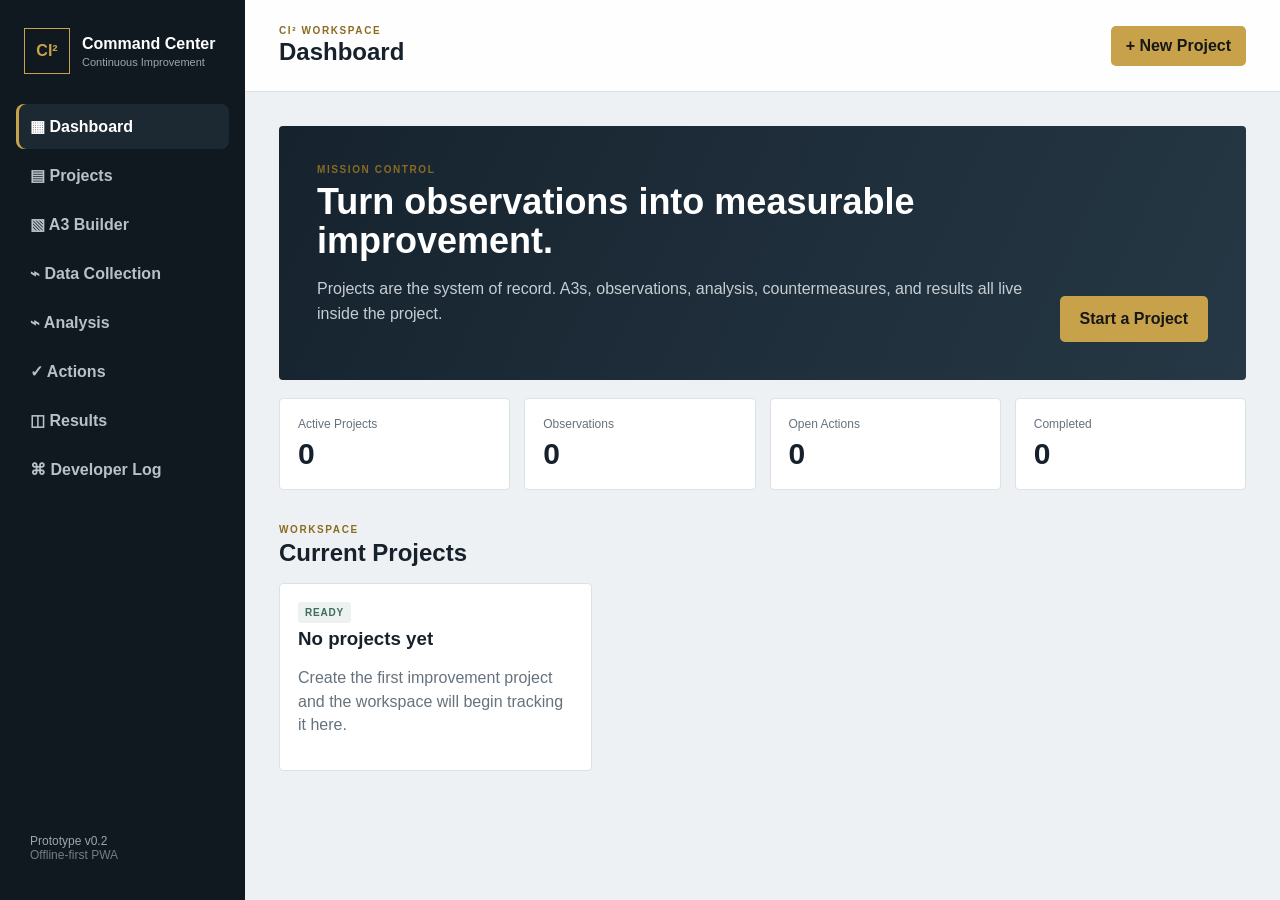
==== index.html @ af97ca8d "Deploy CI² Command Center v0.2 PWA" ====
<!DOCTYPE html>
<html lang="en">
<head>
  <meta charset="UTF-8" />
  <meta name="viewport" content="width=device-width, initial-scale=1, viewport-fit=cover" />
  <meta name="theme-color" content="#101820" />
  <meta name="apple-mobile-web-app-capable" content="yes" />
  <meta name="apple-mobile-web-app-status-bar-style" content="black-translucent" />
  <meta name="apple-mobile-web-app-title" content="CI²" />
  <meta name="description" content="Offline-first continuous improvement project workspace." />
  <link rel="manifest" href="manifest.webmanifest" />
  <link rel="apple-touch-icon" href="icon.svg" />
  <title>CI² Command Center</title>
  <link rel="stylesheet" href="styles.css" />
</head>
<body>
  <aside class="sidebar">
    <div class="brand">
      <div class="brand-mark">CI²</div>
      <div><strong>Command Center</strong><span>Continuous Improvement</span></div>
    </div>
    <nav id="nav">
      <button class="nav-item active" data-view="dashboard">▦ <span>Dashboard</span></button>
      <button class="nav-item" data-view="projects">▤ <span>Projects</span></button>
      <button class="nav-item" data-view="a3">▧ <span>A3 Builder</span></button>
      <button class="nav-item" data-view="data">⌁ <span>Data Collection</span></button>
      <button class="nav-item" data-view="analysis">⌁ <span>Analysis</span></button>
      <button class="nav-item" data-view="actions">✓ <span>Actions</span></button>
      <button class="nav-item" data-view="results">◫ <span>Results</span></button>
      <button class="nav-item" data-view="devlog">⌘ <span>Developer Log</span></button>
    </nav>
    <div class="sidebar-note">Prototype v0.2<br><span>Offline-first PWA</span></div>
  </aside>

  <main>
    <header>
      <button id="menuBtn" class="menu-btn" aria-label="Menu">☰</button>
      <div>
        <p class="eyebrow">CI² WORKSPACE</p>
        <h1 id="pageTitle">Dashboard</h1>
      </div>
      <button class="primary" id="newProjectBtn">+ New Project</button>
    </header>

    <section id="dashboard" class="view active">
      <div class="hero">
        <div>
          <p class="eyebrow">MISSION CONTROL</p>
          <h2>Turn observations into measurable improvement.</h2>
          <p>Projects are the system of record. A3s, observations, analysis, countermeasures, and results all live inside the project.</p>
        </div>
        <button class="primary large" data-open-modal>Start a Project</button>
      </div>
      <div class="stats">
        <article><span>Active Projects</span><strong id="activeCount">0</strong></article>
        <article><span>Observations</span><strong id="observationCount">0</strong></article>
        <article><span>Open Actions</span><strong id="actionCount">0</strong></article>
        <article><span>Completed</span><strong id="completedCount">0</strong></article>
      </div>
      <div class="section-head"><div><p class="eyebrow">WORKSPACE</p><h2>Current Projects</h2></div></div>
      <div id="projectCards" class="cards"></div>
    </section>

    <section id="projects" class="view">
      <div class="section-head"><div><p class="eyebrow">PORTFOLIO</p><h2>Projects</h2></div><button class="primary" data-open-modal>+ New Project</button></div>
      <div id="projectTable" class="panel"></div>
    </section>

    <section id="a3" class="view">
      <div class="section-head"><div><p class="eyebrow">PROBLEM SOLVING</p><h2>A3 Builder</h2></div></div>
      <div class="a3-grid">
        <textarea data-save="a3.background" placeholder="1. Background / business case"></textarea>
        <textarea data-save="a3.current" placeholder="2. Current condition"></textarea>
        <textarea data-save="a3.goal" placeholder="3. Goal / target condition"></textarea>
        <textarea data-save="a3.analysis" placeholder="4. Analysis / root causes"></textarea>
        <textarea data-save="a3.countermeasures" placeholder="5. Countermeasures"></textarea>
        <textarea data-save="a3.plan" placeholder="6. Implementation plan"></textarea>
        <textarea data-save="a3.followup" placeholder="7. Follow-up / results"></textarea>
        <textarea data-save="a3.standardize" placeholder="8. Standardize / sustain"></textarea>
      </div>
      <p class="save-note">Draft fields save locally on this device in the prototype.</p>
    </section>

    <section id="data" class="view">
      <div class="section-head"><div><p class="eyebrow">MEASURE</p><h2>Data Collection</h2></div><button class="primary" id="addObservation">+ Observation</button></div>
      <div class="panel">
        <table><thead><tr><th>Date</th><th>Category</th><th>Duration</th><th>Notes</th></tr></thead><tbody id="obsRows"></tbody></table>
      </div>
    </section>

    <section id="analysis" class="view">
      <div class="section-head"><div><p class="eyebrow">UNDERSTAND</p><h2>Analysis</h2></div></div>
      <div class="two-col">
        <div class="panel"><h3>Pareto Preview</h3><div id="pareto" class="bars"></div></div>
        <div class="panel"><h3>Root-Cause Workspace</h3><p class="muted">Reserved for 5 Whys, fishbone, process mapping, run/control charts, and trend tools as we learn your actual workflow.</p></div>
      </div>
    </section>

    <section id="actions" class="view">
      <div class="section-head"><div><p class="eyebrow">IMPROVE</p><h2>Actions</h2></div><button class="primary" id="addAction">+ Action</button></div>
      <div id="actionList" class="cards"></div>
    </section>

    <section id="results" class="view">
      <div class="section-head"><div><p class="eyebrow">CONTROL</p><h2>Results & Sustainment</h2></div></div>
      <div class="two-col">
        <div class="panel"><h3>Before / After</h3><textarea data-save="results.beforeafter" placeholder="Document measurable before/after performance..."></textarea></div>
        <div class="panel"><h3>Control Plan</h3><textarea data-save="results.control" placeholder="How will the gain be sustained, monitored, and standardized?"></textarea></div>
      </div>
    </section>

    <section id="devlog" class="view">
      <div class="section-head"><div><p class="eyebrow">LEARN LATER</p><h2>Developer Log</h2></div></div>
      <div class="panel prose">
        <h3>v0.2 — The Offline App</h3>
        <p><strong>Architecture decision:</strong> the Project is the container. The A3 is one view of project knowledge, not the entire application.</p>
        <p><strong>What changed:</strong> the shell is now installable as a Progressive Web App, with a manifest and service worker that cache the application shell for offline use after the first successful load.</p>
        <p><strong>Why offline-first:</strong> the app shell can remain usable when connectivity drops. Prototype project data still uses browser-local storage while we validate the workflow; IndexedDB is the next storage upgrade.</p>
        <p><strong>Next lesson:</strong> after your real A3 arrives, we will map its information architecture to this prototype and refactor the shell around your actual CI² process.</p>
      </div>
    </section>
  </main>

  <dialog id="projectModal">
    <form method="dialog" id="projectForm">
      <div class="modal-head"><div><p class="eyebrow">NEW</p><h2>Create Project</h2></div><button value="cancel" class="icon-btn">×</button></div>
      <label>Project title<input id="projectName" required placeholder="e.g., Boom Maintenance Improvement" /></label>
      <label>Process / area<input id="projectArea" placeholder="e.g., Maintenance process" /></label>
      <label>Problem statement<textarea id="projectProblem" placeholder="What problem are we trying to solve?"></textarea></label>
      <div class="modal-actions"><button value="cancel" class="secondary">Cancel</button><button value="default" id="saveProject" class="primary">Create Project</button></div>
    </form>
  </dialog>

  <script src="app.js"></script>
</body>
</html>
---- styles.css ----
:root{--bg:#eef1f3;--panel:#fff;--ink:#17212b;--muted:#66727d;--nav:#101820;--accent:#c7a24a;--line:#dce1e5;--soft:#f6f7f8;--good:#3c6e5a}*{box-sizing:border-box}body{margin:0;font-family:Inter,ui-sans-serif,-apple-system,BlinkMacSystemFont,"Segoe UI",sans-serif;background:var(--bg);color:var(--ink)}button,input,textarea{font:inherit}.sidebar{position:fixed;inset:0 auto 0 0;width:245px;background:var(--nav);color:white;padding:24px 16px;display:flex;flex-direction:column;z-index:10}.brand{display:flex;gap:12px;align-items:center;padding:4px 8px 28px}.brand-mark{width:46px;height:46px;border:1px solid var(--accent);display:grid;place-items:center;font-weight:800;color:var(--accent)}.brand strong,.brand span{display:block}.brand span{font-size:11px;color:#9da6ae;margin-top:3px}.nav-item{width:100%;border:0;background:transparent;color:#b9c1c7;text-align:left;padding:13px 14px;border-radius:8px;margin:2px 0;font-weight:650}.nav-item.active,.nav-item:hover{background:#1c2832;color:white}.nav-item.active{box-shadow:inset 3px 0 var(--accent)}.sidebar-note{margin-top:auto;padding:14px;color:#9da6ae;font-size:12px}.sidebar-note span{color:#737e87}main{margin-left:245px;min-height:100vh}header{height:92px;background:rgba(255,255,255,.92);border-bottom:1px solid var(--line);display:flex;align-items:center;padding:0 34px;gap:18px;position:sticky;top:0;z-index:5;backdrop-filter:blur(12px)}header h1{margin:2px 0 0;font-size:24px}.eyebrow{font-size:10px;letter-spacing:.16em;font-weight:800;color:#8a6b20;margin:0;text-transform:uppercase}header .primary{margin-left:auto}.menu-btn{display:none}.view{display:none;padding:34px}.view.active{display:block}.hero{background:linear-gradient(115deg,#16232e,#263845);color:white;padding:38px;border-radius:4px;display:flex;justify-content:space-between;gap:30px;align-items:end}.hero h2{font-size:36px;max-width:650px;margin:8px 0 12px;line-height:1.08}.hero p:not(.eyebrow){color:#c6ced4;max-width:720px;line-height:1.55}.primary,.secondary,.icon-btn{border:0;border-radius:5px;padding:11px 15px;font-weight:750;cursor:pointer}.primary{background:var(--accent);color:#171717}.primary.large{padding:14px 20px;white-space:nowrap}.secondary{background:#e8ebed}.stats{display:grid;grid-template-columns:repeat(4,1fr);gap:14px;margin:18px 0 34px}.stats article,.panel,.card{background:var(--panel);border:1px solid var(--line);border-radius:4px}.stats article{padding:18px}.stats span{display:block;color:var(--muted);font-size:12px}.stats strong{font-size:30px;display:block;margin-top:6px}.section-head{display:flex;align-items:end;justify-content:space-between;margin:8px 0 16px}.section-head h2{margin:4px 0 0}.cards{display:grid;grid-template-columns:repeat(3,1fr);gap:14px}.card{padding:18px}.card h3{margin:5px 0 8px}.card p{color:var(--muted);line-height:1.45}.tag{display:inline-block;font-size:10px;font-weight:800;letter-spacing:.08em;background:#edf1ef;color:var(--good);padding:5px 7px;border-radius:3px}.panel{padding:20px;overflow:auto}.muted{color:var(--muted);line-height:1.6}.a3-grid{display:grid;grid-template-columns:1fr 1fr;gap:14px}.a3-grid textarea,.panel textarea{width:100%;min-height:180px;border:1px solid var(--line);padding:16px;resize:vertical;background:white;border-radius:4px}.save-note{font-size:12px;color:var(--muted)}table{border-collapse:collapse;width:100%;min-width:620px}th,td{text-align:left;padding:13px;border-bottom:1px solid var(--line);font-size:13px}th{color:var(--muted);font-size:11px;text-transform:uppercase;letter-spacing:.08em}.two-col{display:grid;grid-template-columns:1fr 1fr;gap:14px}.bars{padding-top:10px}.bar-row{display:grid;grid-template-columns:110px 1fr 36px;gap:10px;align-items:center;margin:12px 0;font-size:12px}.bar-track{height:18px;background:#edf0f2}.bar-fill{height:100%;background:var(--accent)}.prose{max-width:900px}.prose p{line-height:1.65;color:#48545e}dialog{border:0;border-radius:6px;width:min(600px,90vw);padding:0;box-shadow:0 25px 70px #0005}dialog::backdrop{background:#081018aa}form{padding:24px}.modal-head{display:flex;justify-content:space-between}.icon-btn{font-size:24px;background:transparent}.modal-actions{display:flex;justify-content:flex-end;gap:8px;margin-top:18px}label{display:block;font-size:12px;font-weight:700;margin-top:15px}input,label textarea{width:100%;margin-top:6px;border:1px solid var(--line);border-radius:4px;padding:12px}label textarea{min-height:90px}@media(max-width:900px){.sidebar{width:76px;padding-inline:10px}.brand>div:not(.brand-mark),.nav-item span,.sidebar-note{display:none}.brand{padding-inline:5px}.nav-item{text-align:center;font-size:18px}main{margin-left:76px}.cards{grid-template-columns:1fr 1fr}.hero{align-items:flex-start;flex-direction:column}.hero h2{font-size:30px}}@media(max-width:650px){.sidebar{transform:translateX(-100%);transition:.2s}.sidebar.open{transform:none;width:245px}.sidebar.open .brand>div:not(.brand-mark),.sidebar.open .nav-item span,.sidebar.open .sidebar-note{display:block}.sidebar.open .nav-item{text-align:left;font-size:inherit}main{margin-left:0}header{padding:0 18px}.menu-btn{display:block;border:0;background:transparent;font-size:24px}.view{padding:20px}.stats,.cards,.two-col,.a3-grid{grid-template-columns:1fr}.hero{padding:26px}.hero h2{font-size:27px}header .primary{font-size:12px}}
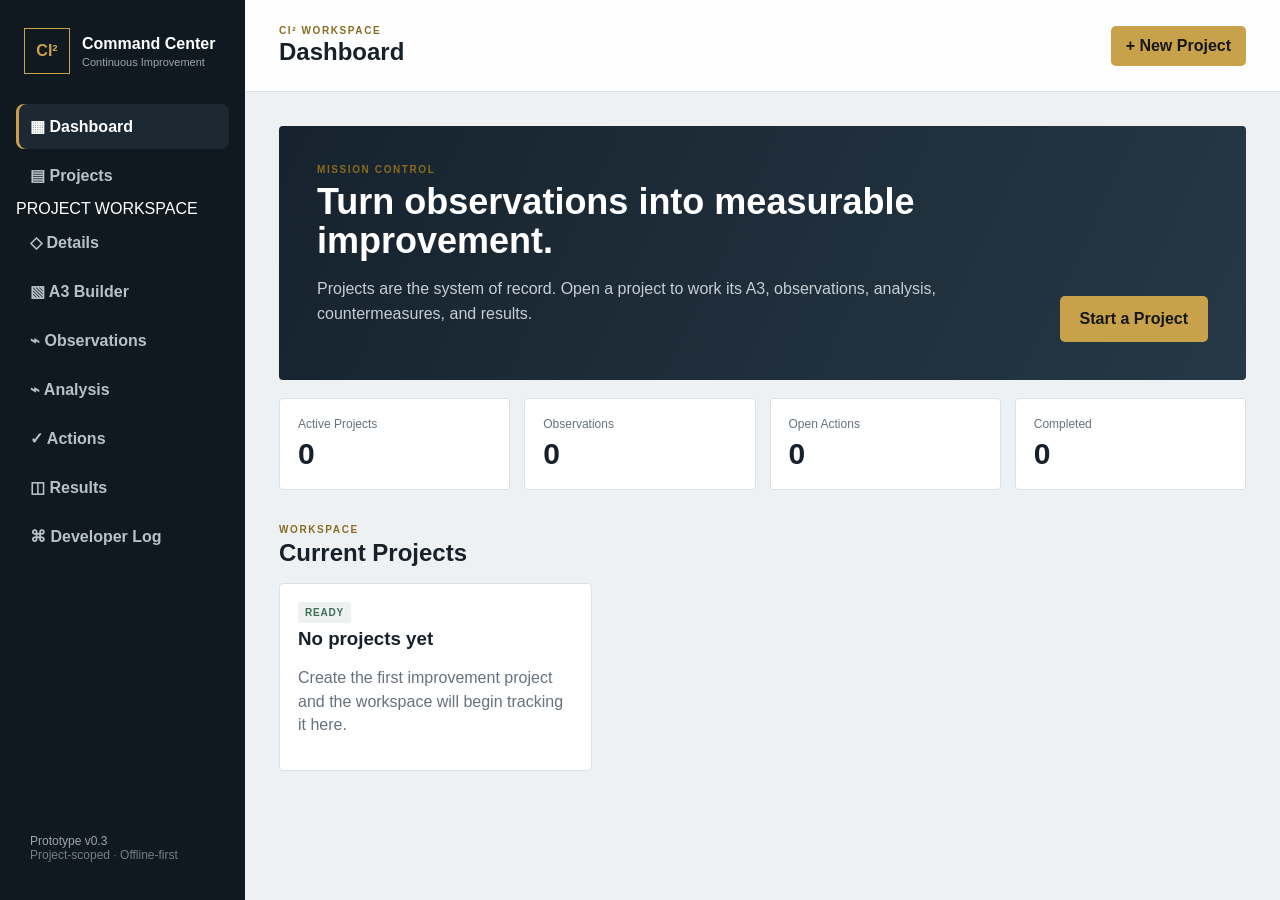
==== commit 2c630369: "feat: add project workspace navigation and details view" ====
--- a/index.html
+++ b/index.html
@@ -1,136 +1,20 @@
 <!DOCTYPE html>
-<html lang="en">
-<head>
-  <meta charset="UTF-8" />
-  <meta name="viewport" content="width=device-width, initial-scale=1, viewport-fit=cover" />
-  <meta name="theme-color" content="#101820" />
-  <meta name="apple-mobile-web-app-capable" content="yes" />
-  <meta name="apple-mobile-web-app-status-bar-style" content="black-translucent" />
-  <meta name="apple-mobile-web-app-title" content="CI²" />
-  <meta name="description" content="Offline-first continuous improvement project workspace." />
-  <link rel="manifest" href="manifest.webmanifest" />
-  <link rel="apple-touch-icon" href="icon.svg" />
-  <title>CI² Command Center</title>
-  <link rel="stylesheet" href="styles.css" />
-</head>
+<html lang="en"><head><meta charset="UTF-8"/><meta name="viewport" content="width=device-width, initial-scale=1, viewport-fit=cover"/><meta name="theme-color" content="#101820"/><meta name="apple-mobile-web-app-capable" content="yes"/><meta name="apple-mobile-web-app-status-bar-style" content="black-translucent"/><meta name="apple-mobile-web-app-title" content="CI²"/><meta name="description" content="Offline-first continuous improvement project workspace."/><link rel="manifest" href="manifest.webmanifest"/><link rel="apple-touch-icon" href="icon.svg"/><title>CI² Command Center</title><link rel="stylesheet" href="styles.css"/></head>
 <body>
-  <aside class="sidebar">
-    <div class="brand">
-      <div class="brand-mark">CI²</div>
-      <div><strong>Command Center</strong><span>Continuous Improvement</span></div>
-    </div>
-    <nav id="nav">
-      <button class="nav-item active" data-view="dashboard">▦ <span>Dashboard</span></button>
-      <button class="nav-item" data-view="projects">▤ <span>Projects</span></button>
-      <button class="nav-item" data-view="a3">▧ <span>A3 Builder</span></button>
-      <button class="nav-item" data-view="data">⌁ <span>Data Collection</span></button>
-      <button class="nav-item" data-view="analysis">⌁ <span>Analysis</span></button>
-      <button class="nav-item" data-view="actions">✓ <span>Actions</span></button>
-      <button class="nav-item" data-view="results">◫ <span>Results</span></button>
-      <button class="nav-item" data-view="devlog">⌘ <span>Developer Log</span></button>
-    </nav>
-    <div class="sidebar-note">Prototype v0.2<br><span>Offline-first PWA</span></div>
-  </aside>
-
-  <main>
-    <header>
-      <button id="menuBtn" class="menu-btn" aria-label="Menu">☰</button>
-      <div>
-        <p class="eyebrow">CI² WORKSPACE</p>
-        <h1 id="pageTitle">Dashboard</h1>
-      </div>
-      <button class="primary" id="newProjectBtn">+ New Project</button>
-    </header>
-
-    <section id="dashboard" class="view active">
-      <div class="hero">
-        <div>
-          <p class="eyebrow">MISSION CONTROL</p>
-          <h2>Turn observations into measurable improvement.</h2>
-          <p>Projects are the system of record. A3s, observations, analysis, countermeasures, and results all live inside the project.</p>
-        </div>
-        <button class="primary large" data-open-modal>Start a Project</button>
-      </div>
-      <div class="stats">
-        <article><span>Active Projects</span><strong id="activeCount">0</strong></article>
-        <article><span>Observations</span><strong id="observationCount">0</strong></article>
-        <article><span>Open Actions</span><strong id="actionCount">0</strong></article>
-        <article><span>Completed</span><strong id="completedCount">0</strong></article>
-      </div>
-      <div class="section-head"><div><p class="eyebrow">WORKSPACE</p><h2>Current Projects</h2></div></div>
-      <div id="projectCards" class="cards"></div>
-    </section>
-
-    <section id="projects" class="view">
-      <div class="section-head"><div><p class="eyebrow">PORTFOLIO</p><h2>Projects</h2></div><button class="primary" data-open-modal>+ New Project</button></div>
-      <div id="projectTable" class="panel"></div>
-    </section>
-
-    <section id="a3" class="view">
-      <div class="section-head"><div><p class="eyebrow">PROBLEM SOLVING</p><h2>A3 Builder</h2></div></div>
-      <div class="a3-grid">
-        <textarea data-save="a3.background" placeholder="1. Background / business case"></textarea>
-        <textarea data-save="a3.current" placeholder="2. Current condition"></textarea>
-        <textarea data-save="a3.goal" placeholder="3. Goal / target condition"></textarea>
-        <textarea data-save="a3.analysis" placeholder="4. Analysis / root causes"></textarea>
-        <textarea data-save="a3.countermeasures" placeholder="5. Countermeasures"></textarea>
-        <textarea data-save="a3.plan" placeholder="6. Implementation plan"></textarea>
-        <textarea data-save="a3.followup" placeholder="7. Follow-up / results"></textarea>
-        <textarea data-save="a3.standardize" placeholder="8. Standardize / sustain"></textarea>
-      </div>
-      <p class="save-note">Draft fields save locally on this device in the prototype.</p>
-    </section>
-
-    <section id="data" class="view">
-      <div class="section-head"><div><p class="eyebrow">MEASURE</p><h2>Data Collection</h2></div><button class="primary" id="addObservation">+ Observation</button></div>
-      <div class="panel">
-        <table><thead><tr><th>Date</th><th>Category</th><th>Duration</th><th>Notes</th></tr></thead><tbody id="obsRows"></tbody></table>
-      </div>
-    </section>
-
-    <section id="analysis" class="view">
-      <div class="section-head"><div><p class="eyebrow">UNDERSTAND</p><h2>Analysis</h2></div></div>
-      <div class="two-col">
-        <div class="panel"><h3>Pareto Preview</h3><div id="pareto" class="bars"></div></div>
-        <div class="panel"><h3>Root-Cause Workspace</h3><p class="muted">Reserved for 5 Whys, fishbone, process mapping, run/control charts, and trend tools as we learn your actual workflow.</p></div>
-      </div>
-    </section>
-
-    <section id="actions" class="view">
-      <div class="section-head"><div><p class="eyebrow">IMPROVE</p><h2>Actions</h2></div><button class="primary" id="addAction">+ Action</button></div>
-      <div id="actionList" class="cards"></div>
-    </section>
-
-    <section id="results" class="view">
-      <div class="section-head"><div><p class="eyebrow">CONTROL</p><h2>Results & Sustainment</h2></div></div>
-      <div class="two-col">
-        <div class="panel"><h3>Before / After</h3><textarea data-save="results.beforeafter" placeholder="Document measurable before/after performance..."></textarea></div>
-        <div class="panel"><h3>Control Plan</h3><textarea data-save="results.control" placeholder="How will the gain be sustained, monitored, and standardized?"></textarea></div>
-      </div>
-    </section>
-
-    <section id="devlog" class="view">
-      <div class="section-head"><div><p class="eyebrow">LEARN LATER</p><h2>Developer Log</h2></div></div>
-      <div class="panel prose">
-        <h3>v0.2 — The Offline App</h3>
-        <p><strong>Architecture decision:</strong> the Project is the container. The A3 is one view of project knowledge, not the entire application.</p>
-        <p><strong>What changed:</strong> the shell is now installable as a Progressive Web App, with a manifest and service worker that cache the application shell for offline use after the first successful load.</p>
-        <p><strong>Why offline-first:</strong> the app shell can remain usable when connectivity drops. Prototype project data still uses browser-local storage while we validate the workflow; IndexedDB is the next storage upgrade.</p>
-        <p><strong>Next lesson:</strong> after your real A3 arrives, we will map its information architecture to this prototype and refactor the shell around your actual CI² process.</p>
-      </div>
-    </section>
-  </main>
-
-  <dialog id="projectModal">
-    <form method="dialog" id="projectForm">
-      <div class="modal-head"><div><p class="eyebrow">NEW</p><h2>Create Project</h2></div><button value="cancel" class="icon-btn">×</button></div>
-      <label>Project title<input id="projectName" required placeholder="e.g., Boom Maintenance Improvement" /></label>
-      <label>Process / area<input id="projectArea" placeholder="e.g., Maintenance process" /></label>
-      <label>Problem statement<textarea id="projectProblem" placeholder="What problem are we trying to solve?"></textarea></label>
-      <div class="modal-actions"><button value="cancel" class="secondary">Cancel</button><button value="default" id="saveProject" class="primary">Create Project</button></div>
-    </form>
-  </dialog>
-
-  <script src="app.js"></script>
-</body>
-</html>+<aside class="sidebar"><div class="brand"><div class="brand-mark">CI²</div><div><strong>Command Center</strong><span>Continuous Improvement</span></div></div><nav id="nav">
+<button class="nav-item active" data-view="dashboard">▦ <span>Dashboard</span></button><button class="nav-item" data-view="projects">▤ <span>Projects</span></button>
+<div class="nav-divider">PROJECT WORKSPACE</div><button class="nav-item" data-view="details">◇ <span>Details</span></button><button class="nav-item" data-view="a3">▧ <span>A3 Builder</span></button><button class="nav-item" data-view="data">⌁ <span>Observations</span></button><button class="nav-item" data-view="analysis">⌁ <span>Analysis</span></button><button class="nav-item" data-view="actions">✓ <span>Actions</span></button><button class="nav-item" data-view="results">◫ <span>Results</span></button>
+<button class="nav-item" data-view="devlog">⌘ <span>Developer Log</span></button></nav><div class="sidebar-note">Prototype v0.3<br><span>Project-scoped · Offline-first</span></div></aside>
+<main><header><button id="menuBtn" class="menu-btn" aria-label="Menu">☰</button><div><p class="eyebrow">CI² WORKSPACE</p><h1 id="pageTitle">Dashboard</h1></div><button class="primary" id="newProjectBtn">+ New Project</button></header>
+<div id="projectContext" class="project-context" hidden><div><span class="eyebrow">ACTIVE PROJECT</span><strong id="contextName"></strong><small id="contextMeta"></small></div><button class="secondary" onclick="returnToPortfolio()">← Portfolio</button></div>
+<section id="dashboard" class="view active"><div class="hero"><div><p class="eyebrow">MISSION CONTROL</p><h2>Turn observations into measurable improvement.</h2><p>Projects are the system of record. Open a project to work its A3, observations, analysis, countermeasures, and results.</p></div><button class="primary large" data-open-modal>Start a Project</button></div><div class="stats"><article><span>Active Projects</span><strong id="activeCount">0</strong></article><article><span>Observations</span><strong id="observationCount">0</strong></article><article><span>Open Actions</span><strong id="actionCount">0</strong></article><article><span>Completed</span><strong id="completedCount">0</strong></article></div><div class="section-head"><div><p class="eyebrow">WORKSPACE</p><h2>Current Projects</h2></div></div><div id="projectCards" class="cards"></div></section>
+<section id="projects" class="view"><div class="section-head"><div><p class="eyebrow">PORTFOLIO</p><h2>Projects</h2></div><button class="primary" data-open-modal>+ New Project</button></div><div id="projectTable" class="panel"></div></section>
+<section id="details" class="view"><div class="section-head"><div><p class="eyebrow">PROJECT</p><h2>Project Details</h2></div><button id="saveDetails" class="primary">Save Details</button></div><div class="panel details-grid"><label>Project title<input id="detailName"/></label><label>Process / area<input id="detailArea"/></label><label>Status<select id="detailStatus"><option>Active</option><option>On Hold</option><option>Complete</option></select></label><label class="wide">Problem statement<textarea id="detailProblem"></textarea></label></div></section>
+<section id="a3" class="view"><div class="section-head"><div><p class="eyebrow">PROBLEM SOLVING</p><h2>A3 Builder</h2></div></div><div class="a3-grid"><textarea data-save="a3.background" placeholder="1. Background / business case"></textarea><textarea data-save="a3.current" placeholder="2. Current condition"></textarea><textarea data-save="a3.goal" placeholder="3. Goal / target condition"></textarea><textarea data-save="a3.analysis" placeholder="4. Analysis / root causes"></textarea><textarea data-save="a3.countermeasures" placeholder="5. Countermeasures"></textarea><textarea data-save="a3.plan" placeholder="6. Implementation plan"></textarea><textarea data-save="a3.followup" placeholder="7. Follow-up / results"></textarea><textarea data-save="a3.standardize" placeholder="8. Standardize / sustain"></textarea></div><p class="save-note">Fields save locally to the active project.</p></section>
+<section id="data" class="view"><div class="section-head"><div><p class="eyebrow">MEASURE</p><h2>Observations</h2></div><button class="primary" id="addObservation">+ Observation</button></div><div class="panel"><table><thead><tr><th>Date</th><th>Category</th><th>Duration</th><th>Notes</th></tr></thead><tbody id="obsRows"></tbody></table></div></section>
+<section id="analysis" class="view"><div class="section-head"><div><p class="eyebrow">UNDERSTAND</p><h2>Analysis</h2></div></div><div class="two-col"><div class="panel"><h3>Pareto Preview</h3><div id="pareto" class="bars"></div></div><div class="panel"><h3>Root-Cause Workspace</h3><p class="muted">Reserved for 5 Whys, fishbone, process mapping, run/control charts, and trend tools.</p></div></div></section>
+<section id="actions" class="view"><div class="section-head"><div><p class="eyebrow">IMPROVE</p><h2>Actions</h2></div><button class="primary" id="addAction">+ Action</button></div><div id="actionList" class="cards"></div></section>
+<section id="results" class="view"><div class="section-head"><div><p class="eyebrow">CONTROL</p><h2>Results & Sustainment</h2></div></div><div class="two-col"><div class="panel"><h3>Before / After</h3><textarea data-save="results.beforeafter" placeholder="Document measurable before/after performance..."></textarea></div><div class="panel"><h3>Control Plan</h3><textarea data-save="results.control" placeholder="How will the gain be sustained, monitored, and standardized?"></textarea></div></div></section>
+<section id="devlog" class="view"><div class="section-head"><div><p class="eyebrow">LEARN LATER</p><h2>Developer Log</h2></div></div><div class="panel prose"><h3>v0.3 — Project Workspace</h3><p><strong>Architecture:</strong> projects are now the container for A3 fields, observations, actions, analysis, and results.</p><p><strong>Migration:</strong> v0.2 global data is preserved in a backup and assigned to the oldest existing project so prototype work is not discarded.</p><p><strong>Navigation:</strong> project cards and portfolio rows now open an editable, project-scoped workspace.</p><h3>v0.2 — Offline App</h3><p>The shell became an installable Progressive Web App using browser-local persistence and a service worker.</p></div></section>
+</main>
+<dialog id="projectModal"><form method="dialog" id="projectForm"><div class="modal-head"><div><p class="eyebrow">NEW</p><h2>Create Project</h2></div><button value="cancel" class="icon-btn">×</button></div><label>Project title<input id="projectName" required placeholder="e.g., Boom Maintenance Improvement"/></label><label>Process / area<input id="projectArea" placeholder="e.g., Maintenance process"/></label><label>Problem statement<textarea id="projectProblem" placeholder="What problem are we trying to solve?"></textarea></label><div class="modal-actions"><button value="cancel" class="secondary">Cancel</button><button value="default" id="saveProject" class="primary">Create Project</button></div></form></dialog><script src="app.js"></script></body></html>
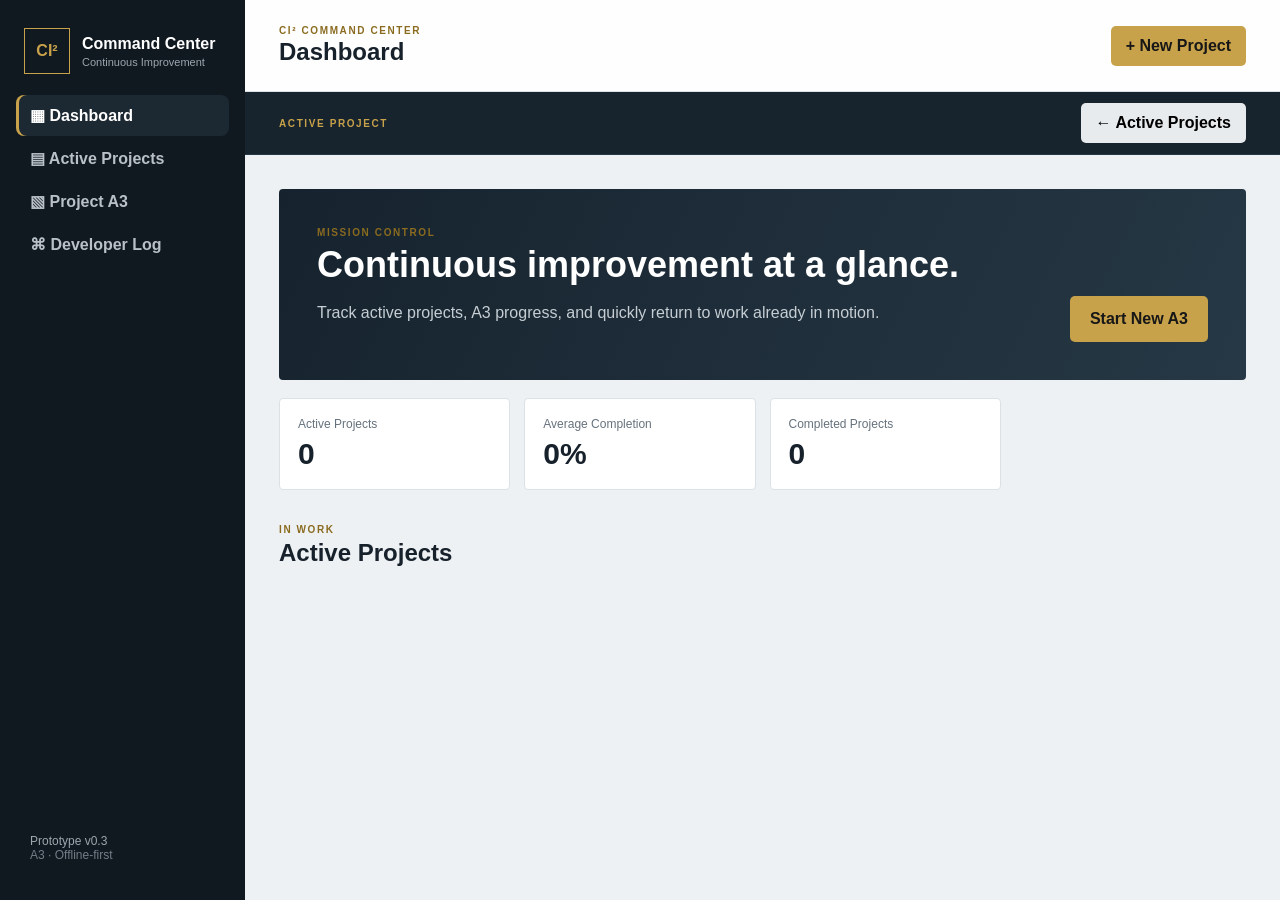
==== commit 43a5a2d4: "feat: align project workflow to Air Force A3 template" ====
--- a/index.html
+++ b/index.html
@@ -1,20 +1,10 @@
-<!DOCTYPE html>
-<html lang="en"><head><meta charset="UTF-8"/><meta name="viewport" content="width=device-width, initial-scale=1, viewport-fit=cover"/><meta name="theme-color" content="#101820"/><meta name="apple-mobile-web-app-capable" content="yes"/><meta name="apple-mobile-web-app-status-bar-style" content="black-translucent"/><meta name="apple-mobile-web-app-title" content="CI²"/><meta name="description" content="Offline-first continuous improvement project workspace."/><link rel="manifest" href="manifest.webmanifest"/><link rel="apple-touch-icon" href="icon.svg"/><title>CI² Command Center</title><link rel="stylesheet" href="styles.css"/></head>
-<body>
-<aside class="sidebar"><div class="brand"><div class="brand-mark">CI²</div><div><strong>Command Center</strong><span>Continuous Improvement</span></div></div><nav id="nav">
-<button class="nav-item active" data-view="dashboard">▦ <span>Dashboard</span></button><button class="nav-item" data-view="projects">▤ <span>Projects</span></button>
-<div class="nav-divider">PROJECT WORKSPACE</div><button class="nav-item" data-view="details">◇ <span>Details</span></button><button class="nav-item" data-view="a3">▧ <span>A3 Builder</span></button><button class="nav-item" data-view="data">⌁ <span>Observations</span></button><button class="nav-item" data-view="analysis">⌁ <span>Analysis</span></button><button class="nav-item" data-view="actions">✓ <span>Actions</span></button><button class="nav-item" data-view="results">◫ <span>Results</span></button>
-<button class="nav-item" data-view="devlog">⌘ <span>Developer Log</span></button></nav><div class="sidebar-note">Prototype v0.3<br><span>Project-scoped · Offline-first</span></div></aside>
-<main><header><button id="menuBtn" class="menu-btn" aria-label="Menu">☰</button><div><p class="eyebrow">CI² WORKSPACE</p><h1 id="pageTitle">Dashboard</h1></div><button class="primary" id="newProjectBtn">+ New Project</button></header>
-<div id="projectContext" class="project-context" hidden><div><span class="eyebrow">ACTIVE PROJECT</span><strong id="contextName"></strong><small id="contextMeta"></small></div><button class="secondary" onclick="returnToPortfolio()">← Portfolio</button></div>
-<section id="dashboard" class="view active"><div class="hero"><div><p class="eyebrow">MISSION CONTROL</p><h2>Turn observations into measurable improvement.</h2><p>Projects are the system of record. Open a project to work its A3, observations, analysis, countermeasures, and results.</p></div><button class="primary large" data-open-modal>Start a Project</button></div><div class="stats"><article><span>Active Projects</span><strong id="activeCount">0</strong></article><article><span>Observations</span><strong id="observationCount">0</strong></article><article><span>Open Actions</span><strong id="actionCount">0</strong></article><article><span>Completed</span><strong id="completedCount">0</strong></article></div><div class="section-head"><div><p class="eyebrow">WORKSPACE</p><h2>Current Projects</h2></div></div><div id="projectCards" class="cards"></div></section>
-<section id="projects" class="view"><div class="section-head"><div><p class="eyebrow">PORTFOLIO</p><h2>Projects</h2></div><button class="primary" data-open-modal>+ New Project</button></div><div id="projectTable" class="panel"></div></section>
-<section id="details" class="view"><div class="section-head"><div><p class="eyebrow">PROJECT</p><h2>Project Details</h2></div><button id="saveDetails" class="primary">Save Details</button></div><div class="panel details-grid"><label>Project title<input id="detailName"/></label><label>Process / area<input id="detailArea"/></label><label>Status<select id="detailStatus"><option>Active</option><option>On Hold</option><option>Complete</option></select></label><label class="wide">Problem statement<textarea id="detailProblem"></textarea></label></div></section>
-<section id="a3" class="view"><div class="section-head"><div><p class="eyebrow">PROBLEM SOLVING</p><h2>A3 Builder</h2></div></div><div class="a3-grid"><textarea data-save="a3.background" placeholder="1. Background / business case"></textarea><textarea data-save="a3.current" placeholder="2. Current condition"></textarea><textarea data-save="a3.goal" placeholder="3. Goal / target condition"></textarea><textarea data-save="a3.analysis" placeholder="4. Analysis / root causes"></textarea><textarea data-save="a3.countermeasures" placeholder="5. Countermeasures"></textarea><textarea data-save="a3.plan" placeholder="6. Implementation plan"></textarea><textarea data-save="a3.followup" placeholder="7. Follow-up / results"></textarea><textarea data-save="a3.standardize" placeholder="8. Standardize / sustain"></textarea></div><p class="save-note">Fields save locally to the active project.</p></section>
-<section id="data" class="view"><div class="section-head"><div><p class="eyebrow">MEASURE</p><h2>Observations</h2></div><button class="primary" id="addObservation">+ Observation</button></div><div class="panel"><table><thead><tr><th>Date</th><th>Category</th><th>Duration</th><th>Notes</th></tr></thead><tbody id="obsRows"></tbody></table></div></section>
-<section id="analysis" class="view"><div class="section-head"><div><p class="eyebrow">UNDERSTAND</p><h2>Analysis</h2></div></div><div class="two-col"><div class="panel"><h3>Pareto Preview</h3><div id="pareto" class="bars"></div></div><div class="panel"><h3>Root-Cause Workspace</h3><p class="muted">Reserved for 5 Whys, fishbone, process mapping, run/control charts, and trend tools.</p></div></div></section>
-<section id="actions" class="view"><div class="section-head"><div><p class="eyebrow">IMPROVE</p><h2>Actions</h2></div><button class="primary" id="addAction">+ Action</button></div><div id="actionList" class="cards"></div></section>
-<section id="results" class="view"><div class="section-head"><div><p class="eyebrow">CONTROL</p><h2>Results & Sustainment</h2></div></div><div class="two-col"><div class="panel"><h3>Before / After</h3><textarea data-save="results.beforeafter" placeholder="Document measurable before/after performance..."></textarea></div><div class="panel"><h3>Control Plan</h3><textarea data-save="results.control" placeholder="How will the gain be sustained, monitored, and standardized?"></textarea></div></div></section>
-<section id="devlog" class="view"><div class="section-head"><div><p class="eyebrow">LEARN LATER</p><h2>Developer Log</h2></div></div><div class="panel prose"><h3>v0.3 — Project Workspace</h3><p><strong>Architecture:</strong> projects are now the container for A3 fields, observations, actions, analysis, and results.</p><p><strong>Migration:</strong> v0.2 global data is preserved in a backup and assigned to the oldest existing project so prototype work is not discarded.</p><p><strong>Navigation:</strong> project cards and portfolio rows now open an editable, project-scoped workspace.</p><h3>v0.2 — Offline App</h3><p>The shell became an installable Progressive Web App using browser-local persistence and a service worker.</p></div></section>
-</main>
-<dialog id="projectModal"><form method="dialog" id="projectForm"><div class="modal-head"><div><p class="eyebrow">NEW</p><h2>Create Project</h2></div><button value="cancel" class="icon-btn">×</button></div><label>Project title<input id="projectName" required placeholder="e.g., Boom Maintenance Improvement"/></label><label>Process / area<input id="projectArea" placeholder="e.g., Maintenance process"/></label><label>Problem statement<textarea id="projectProblem" placeholder="What problem are we trying to solve?"></textarea></label><div class="modal-actions"><button value="cancel" class="secondary">Cancel</button><button value="default" id="saveProject" class="primary">Create Project</button></div></form></dialog><script src="app.js"></script></body></html>+<!DOCTYPE html><html lang="en"><head><meta charset="UTF-8"/><meta name="viewport" content="width=device-width,initial-scale=1,viewport-fit=cover"/><meta name="theme-color" content="#101820"/><meta name="apple-mobile-web-app-capable" content="yes"/><meta name="apple-mobile-web-app-title" content="CI²"/><link rel="manifest" href="manifest.webmanifest"/><title>CI² Command Center</title><link rel="stylesheet" href="styles.css"/></head><body>
+<aside class="sidebar"><div class="brand"><div class="brand-mark">CI²</div><div><strong>Command Center</strong><span>Continuous Improvement</span></div></div><nav><button class="nav-item active" data-view="dashboard">▦ <span>Dashboard</span></button><button class="nav-item" data-view="projects">▤ <span>Active Projects</span></button><button class="nav-item" data-view="a3">▧ <span>Project A3</span></button><button class="nav-item" data-view="devlog">⌘ <span>Developer Log</span></button></nav><div class="sidebar-note">Prototype v0.3<br><span>A3 · Offline-first</span></div></aside>
+<main><header><button id="menuBtn" class="menu-btn">☰</button><div><p class="eyebrow">CI² COMMAND CENTER</p><h1 id="pageTitle">Dashboard</h1></div><button class="primary" id="newProjectBtn">+ New Project</button></header><div id="projectContext" class="project-context" hidden><div><span class="eyebrow">ACTIVE PROJECT</span><strong id="contextName"></strong><small id="contextMeta"></small></div><button class="secondary" onclick="returnToPortfolio()">← Active Projects</button></div>
+<section id="dashboard" class="view active"><div class="hero"><div><p class="eyebrow">MISSION CONTROL</p><h2>Continuous improvement at a glance.</h2><p>Track active projects, A3 progress, and quickly return to work already in motion.</p></div><button class="primary large" data-open-modal>Start New A3</button></div><div class="stats"><article><span>Active Projects</span><strong id="activeCount">0</strong></article><article><span>Average Completion</span><strong id="avgProgress">0%</strong></article><article><span>Completed Projects</span><strong id="completedCount">0</strong></article></div><div class="section-head"><div><p class="eyebrow">IN WORK</p><h2>Active Projects</h2></div></div><div id="projectCards" class="cards"></div></section>
+<section id="projects" class="view"><div class="section-head"><div><p class="eyebrow">PORTFOLIO</p><h2>Active Projects</h2></div><button class="primary" data-open-modal>+ New Project</button></div><div id="projectTable" class="panel"></div></section>
+<section id="a3" class="view"><div class="section-head"><div><p class="eyebrow">AIR FORCE PRACTICAL PROBLEM SOLVING</p><h2>Project A3</h2></div><span class="save-note">Auto-saved locally</span></div><div class="a3-sheet">
+<div class="a3-meta"><div class="meta-block"><label>Team Lead<input data-project="teamLead"/></label><label>Team Members<textarea data-project="teamMembers"></textarea></label><label>Facilitator<input data-project="facilitator"/></label><label>Mentor<input data-project="mentor"/></label></div><div class="meta-block"><label>Champion(s)<input data-project="champions"/></label><label>Process Owner(s)<input data-project="processOwners"/></label><label>WPM<input data-project="wpm"/></label><div class="date-row"><label>Start Date<input type="date" data-project="startDate"/></label><label>End Date<input type="date" data-project="endDate"/></label></div></div><div class="meta-block"><label>Project Name<input data-project="name"/></label><label>Strategic Alignment<textarea data-project="strategicAlignment"></textarea></label><label>Functional Area<input data-project="area"/></label><label>Status<select data-project="status"><option>Active</option><option>On Hold</option><option>Complete</option></select></label></div></div>
+<div class="a3-problem-grid"><article class="a3-block"><h3>1. Clarify & Validate the Problem</h3><small>Tools: VoC, KPI, Current State VSM</small><textarea data-save="a3.step1" placeholder="Define and validate the problem, customer need, impact, and context..."></textarea></article><article class="a3-block"><h3>4. Conduct Cause Analysis</h3><small>Tools: Brainstorm, Affinity/Fishbone, Pareto, 5-Whys</small><textarea data-save="a3.step4" placeholder="Identify and validate root causes..."></textarea></article><article class="a3-block"><h3>2. Break Down the Problem / Identify Performance Gap(s)</h3><small>Tools: VoC, KPI, Gap Analysis</small><textarea data-save="a3.step2" placeholder="Document baseline data, gaps, observations, charts, and process evidence..."></textarea></article><article class="a3-block"><h3>5. Develop Countermeasures & Implementation Plan</h3><small>Tools: Lean, 5S, Visual Mgt, Std Wk, Cell Design, Error Proof, PICK</small><textarea data-save="a3.step5" placeholder="Link root causes to countermeasures and build the implementation plan..."></textarea></article><article class="a3-block"><h3>3. Set Improvement Target</h3><small>Tools: B-SMART, VSM-Future State</small><textarea data-save="a3.step3" placeholder="Measure | Baseline | Target | Target Source | By When..."></textarea></article><article class="a3-block"><h3>6. See Countermeasures Through</h3><small>Tools: 5S, Visual Mgt, Std Wk, Cell Design, Error Proof</small><textarea data-save="a3.step6" placeholder="Action items, POC, suspense date, status, and remarks..."></textarea></article><article class="a3-block"><h3>7. Confirm Results & Process Change</h3><small>Tools: KPI, Standard Work Procedures, Audits</small><textarea data-save="a3.step7" placeholder="Validate results against targets and document the process change..."></textarea></article><article class="a3-block"><h3>8. Standardize Successful Processes</h3><small>Tools: Check Pts, Std Tables, Story Boards, PA</small><textarea data-save="a3.step8" placeholder="Document sustainment, standard work, ownership, and sharing..."></textarea></article></div></div></section>
+<section id="devlog" class="view"><div class="panel prose"><h2>Developer Log</h2><h3>v0.3 — A3 Project System</h3><p>Dashboard focuses on project count and completion. Active Projects is the portfolio. New Project creates a blank A3 modeled on the supplied Air Force CPI template.</p></div></section></main>
+<dialog id="projectModal"><form method="dialog" id="projectForm"><div class="modal-head"><div><p class="eyebrow">NEW A3</p><h2>Create Project</h2></div><button value="cancel" class="icon-btn">×</button></div><label>Project Name<input id="projectName" required/></label><label>Functional Area<input id="projectArea"/></label><label>Team Lead<input id="projectLead"/></label><div class="modal-actions"><button value="cancel" class="secondary">Cancel</button><button value="default" id="saveProject" class="primary">Create A3</button></div></form></dialog><script src="app.js"></script></body></html>
--- a/styles.css
+++ b/styles.css
@@ -1 +1 @@
-:root{--bg:#eef1f3;--panel:#fff;--ink:#17212b;--muted:#66727d;--nav:#101820;--accent:#c7a24a;--line:#dce1e5;--soft:#f6f7f8;--good:#3c6e5a}*{box-sizing:border-box}body{margin:0;font-family:Inter,ui-sans-serif,-apple-system,BlinkMacSystemFont,"Segoe UI",sans-serif;background:var(--bg);color:var(--ink)}button,input,textarea{font:inherit}.sidebar{position:fixed;inset:0 auto 0 0;width:245px;background:var(--nav);color:white;padding:24px 16px;display:flex;flex-direction:column;z-index:10}.brand{display:flex;gap:12px;align-items:center;padding:4px 8px 28px}.brand-mark{width:46px;height:46px;border:1px solid var(--accent);display:grid;place-items:center;font-weight:800;color:var(--accent)}.brand strong,.brand span{display:block}.brand span{font-size:11px;color:#9da6ae;margin-top:3px}.nav-item{width:100%;border:0;background:transparent;color:#b9c1c7;text-align:left;padding:13px 14px;border-radius:8px;margin:2px 0;font-weight:650}.nav-item.active,.nav-item:hover{background:#1c2832;color:white}.nav-item.active{box-shadow:inset 3px 0 var(--accent)}.sidebar-note{margin-top:auto;padding:14px;color:#9da6ae;font-size:12px}.sidebar-note span{color:#737e87}main{margin-left:245px;min-height:100vh}header{height:92px;background:rgba(255,255,255,.92);border-bottom:1px solid var(--line);display:flex;align-items:center;padding:0 34px;gap:18px;position:sticky;top:0;z-index:5;backdrop-filter:blur(12px)}header h1{margin:2px 0 0;font-size:24px}.eyebrow{font-size:10px;letter-spacing:.16em;font-weight:800;color:#8a6b20;margin:0;text-transform:uppercase}header .primary{margin-left:auto}.menu-btn{display:none}.view{display:none;padding:34px}.view.active{display:block}.hero{background:linear-gradient(115deg,#16232e,#263845);color:white;padding:38px;border-radius:4px;display:flex;justify-content:space-between;gap:30px;align-items:end}.hero h2{font-size:36px;max-width:650px;margin:8px 0 12px;line-height:1.08}.hero p:not(.eyebrow){color:#c6ced4;max-width:720px;line-height:1.55}.primary,.secondary,.icon-btn{border:0;border-radius:5px;padding:11px 15px;font-weight:750;cursor:pointer}.primary{background:var(--accent);color:#171717}.primary.large{padding:14px 20px;white-space:nowrap}.secondary{background:#e8ebed}.stats{display:grid;grid-template-columns:repeat(4,1fr);gap:14px;margin:18px 0 34px}.stats article,.panel,.card{background:var(--panel);border:1px solid var(--line);border-radius:4px}.stats article{padding:18px}.stats span{display:block;color:var(--muted);font-size:12px}.stats strong{font-size:30px;display:block;margin-top:6px}.section-head{display:flex;align-items:end;justify-content:space-between;margin:8px 0 16px}.section-head h2{margin:4px 0 0}.cards{display:grid;grid-template-columns:repeat(3,1fr);gap:14px}.card{padding:18px}.card h3{margin:5px 0 8px}.card p{color:var(--muted);line-height:1.45}.tag{display:inline-block;font-size:10px;font-weight:800;letter-spacing:.08em;background:#edf1ef;color:var(--good);padding:5px 7px;border-radius:3px}.panel{padding:20px;overflow:auto}.muted{color:var(--muted);line-height:1.6}.a3-grid{display:grid;grid-template-columns:1fr 1fr;gap:14px}.a3-grid textarea,.panel textarea{width:100%;min-height:180px;border:1px solid var(--line);padding:16px;resize:vertical;background:white;border-radius:4px}.save-note{font-size:12px;color:var(--muted)}table{border-collapse:collapse;width:100%;min-width:620px}th,td{text-align:left;padding:13px;border-bottom:1px solid var(--line);font-size:13px}th{color:var(--muted);font-size:11px;text-transform:uppercase;letter-spacing:.08em}.two-col{display:grid;grid-template-columns:1fr 1fr;gap:14px}.bars{padding-top:10px}.bar-row{display:grid;grid-template-columns:110px 1fr 36px;gap:10px;align-items:center;margin:12px 0;font-size:12px}.bar-track{height:18px;background:#edf0f2}.bar-fill{height:100%;background:var(--accent)}.prose{max-width:900px}.prose p{line-height:1.65;color:#48545e}dialog{border:0;border-radius:6px;width:min(600px,90vw);padding:0;box-shadow:0 25px 70px #0005}dialog::backdrop{background:#081018aa}form{padding:24px}.modal-head{display:flex;justify-content:space-between}.icon-btn{font-size:24px;background:transparent}.modal-actions{display:flex;justify-content:flex-end;gap:8px;margin-top:18px}label{display:block;font-size:12px;font-weight:700;margin-top:15px}input,label textarea{width:100%;margin-top:6px;border:1px solid var(--line);border-radius:4px;padding:12px}label textarea{min-height:90px}@media(max-width:900px){.sidebar{width:76px;padding-inline:10px}.brand>div:not(.brand-mark),.nav-item span,.sidebar-note{display:none}.brand{padding-inline:5px}.nav-item{text-align:center;font-size:18px}main{margin-left:76px}.cards{grid-template-columns:1fr 1fr}.hero{align-items:flex-start;flex-direction:column}.hero h2{font-size:30px}}@media(max-width:650px){.sidebar{transform:translateX(-100%);transition:.2s}.sidebar.open{transform:none;width:245px}.sidebar.open .brand>div:not(.brand-mark),.sidebar.open .nav-item span,.sidebar.open .sidebar-note{display:block}.sidebar.open .nav-item{text-align:left;font-size:inherit}main{margin-left:0}header{padding:0 18px}.menu-btn{display:block;border:0;background:transparent;font-size:24px}.view{padding:20px}.stats,.cards,.two-col,.a3-grid{grid-template-columns:1fr}.hero{padding:26px}.hero h2{font-size:27px}header .primary{font-size:12px}}+:root{--bg:#eef1f3;--panel:#fff;--ink:#17212b;--muted:#66727d;--nav:#101820;--accent:#c7a24a;--line:#dce1e5;--soft:#f6f7f8;--good:#3c6e5a}*{box-sizing:border-box}body{margin:0;font-family:Inter,ui-sans-serif,-apple-system,BlinkMacSystemFont,"Segoe UI",sans-serif;background:var(--bg);color:var(--ink)}button,input,textarea,select{font:inherit}.sidebar{position:fixed;inset:0 auto 0 0;width:245px;background:var(--nav);color:white;padding:24px 16px;display:flex;flex-direction:column;z-index:10}.brand{display:flex;gap:12px;align-items:center;padding:4px 8px 20px}.brand-mark{width:46px;height:46px;border:1px solid var(--accent);display:grid;place-items:center;font-weight:800;color:var(--accent)}.brand strong,.brand span{display:block}.brand span{font-size:11px;color:#9da6ae;margin-top:3px}.nav-divider{font-size:9px;letter-spacing:.14em;color:#68747d;padding:18px 14px 6px;font-weight:800}.nav-item{width:100%;border:0;background:transparent;color:#b9c1c7;text-align:left;padding:11px 14px;border-radius:8px;margin:1px 0;font-weight:650}.nav-item.active,.nav-item:hover{background:#1c2832;color:white}.nav-item.active{box-shadow:inset 3px 0 var(--accent)}.sidebar-note{margin-top:auto;padding:14px;color:#9da6ae;font-size:12px}.sidebar-note span{color:#737e87}main{margin-left:245px;min-height:100vh}header{height:92px;background:rgba(255,255,255,.92);border-bottom:1px solid var(--line);display:flex;align-items:center;padding:0 34px;gap:18px;position:sticky;top:0;z-index:5;backdrop-filter:blur(12px)}header h1{margin:2px 0 0;font-size:24px}.eyebrow{font-size:10px;letter-spacing:.16em;font-weight:800;color:#8a6b20;margin:0;text-transform:uppercase}header .primary{margin-left:auto}.menu-btn{display:none}.project-context{background:#17232d;color:white;padding:11px 34px;display:flex;align-items:center;justify-content:space-between;border-bottom:1px solid #263642}.project-context>div{display:flex;align-items:baseline;gap:12px}.project-context strong{font-size:14px}.project-context small{color:#9da6ae}.project-context .eyebrow{color:var(--accent)}.view{display:none;padding:34px}.view.active{display:block}.hero{background:linear-gradient(115deg,#16232e,#263845);color:white;padding:38px;border-radius:4px;display:flex;justify-content:space-between;gap:30px;align-items:end}.hero h2{font-size:36px;max-width:650px;margin:8px 0 12px;line-height:1.08}.hero p:not(.eyebrow){color:#c6ced4;max-width:720px;line-height:1.55}.primary,.secondary,.icon-btn{border:0;border-radius:5px;padding:11px 15px;font-weight:750;cursor:pointer}.primary{background:var(--accent);color:#171717}.primary.large{padding:14px 20px;white-space:nowrap}.secondary{background:#e8ebed}.stats{display:grid;grid-template-columns:repeat(4,1fr);gap:14px;margin:18px 0 34px}.stats article,.panel,.card{background:var(--panel);border:1px solid var(--line);border-radius:4px}.stats article{padding:18px}.stats span{display:block;color:var(--muted);font-size:12px}.stats strong{font-size:30px;display:block;margin-top:6px}.section-head{display:flex;align-items:end;justify-content:space-between;margin:8px 0 16px}.section-head h2{margin:4px 0 0}.cards{display:grid;grid-template-columns:repeat(3,1fr);gap:14px}.card{padding:18px}.card h3{margin:5px 0 8px}.card p{color:var(--muted);line-height:1.45}.project-card,.project-row{cursor:pointer}.project-card{transition:transform .15s,box-shadow .15s,border-color .15s}.project-card:hover,.project-card:focus{transform:translateY(-2px);border-color:#c7a24a;box-shadow:0 8px 22px #17212b14;outline:none}.project-row:hover,.project-row:focus{background:#faf8f1;outline:none}.open-cue{font-size:11px;font-weight:800;color:#8a6b20;margin-top:14px}.tag{display:inline-block;font-size:10px;font-weight:800;letter-spacing:.08em;background:#edf1ef;color:var(--good);padding:5px 7px;border-radius:3px}.panel{padding:20px;overflow:auto}.muted{color:var(--muted);line-height:1.6}.details-grid{display:grid;grid-template-columns:1fr 1fr;gap:8px 18px}.details-grid .wide{grid-column:1/-1}.details-grid select{width:100%;margin-top:6px;border:1px solid var(--line);border-radius:4px;padding:12px;background:white}.a3-grid{display:grid;grid-template-columns:1fr 1fr;gap:14px}.a3-grid textarea,.panel textarea{width:100%;min-height:180px;border:1px solid var(--line);padding:16px;resize:vertical;background:white;border-radius:4px}.save-note{font-size:12px;color:var(--muted)}table{border-collapse:collapse;width:100%;min-width:620px}th,td{text-align:left;padding:13px;border-bottom:1px solid var(--line);font-size:13px}th{color:var(--muted);font-size:11px;text-transform:uppercase;letter-spacing:.08em}.two-col{display:grid;grid-template-columns:1fr 1fr;gap:14px}.bars{padding-top:10px}.bar-row{display:grid;grid-template-columns:110px 1fr 36px;gap:10px;align-items:center;margin:12px 0;font-size:12px}.bar-track{height:18px;background:#edf0f2}.bar-fill{height:100%;background:var(--accent)}.prose{max-width:900px}.prose p{line-height:1.65;color:#48545e}dialog{border:0;border-radius:6px;width:min(600px,90vw);padding:0;box-shadow:0 25px 70px #0005}dialog::backdrop{background:#081018aa}form{padding:24px}.modal-head{display:flex;justify-content:space-between}.icon-btn{font-size:24px;background:transparent}.modal-actions{display:flex;justify-content:flex-end;gap:8px;margin-top:18px}label{display:block;font-size:12px;font-weight:700;margin-top:15px}input,label textarea{width:100%;margin-top:6px;border:1px solid var(--line);border-radius:4px;padding:12px}label textarea{min-height:90px}@media(max-width:900px){.sidebar{width:76px;padding-inline:10px}.brand>div:not(.brand-mark),.nav-item span,.nav-divider,.sidebar-note{display:none}.brand{padding-inline:5px}.nav-item{text-align:center;font-size:18px}main{margin-left:76px}.cards{grid-template-columns:1fr 1fr}.hero{align-items:flex-start;flex-direction:column}.hero h2{font-size:30px}.project-context{padding-inline:20px}}@media(max-width:650px){.sidebar{transform:translateX(-100%);transition:.2s}.sidebar.open{transform:none;width:245px}.sidebar.open .brand>div:not(.brand-mark),.sidebar.open .nav-item span,.sidebar.open .nav-divider,.sidebar.open .sidebar-note{display:block}.sidebar.open .nav-item{text-align:left;font-size:inherit}main{margin-left:0}header{padding:0 18px}.menu-btn{display:block;border:0;background:transparent;font-size:24px}.view{padding:20px}.stats,.cards,.two-col,.a3-grid,.details-grid{grid-template-columns:1fr}.details-grid .wide{grid-column:auto}.hero{padding:26px}.hero h2{font-size:27px}header .primary{font-size:12px}.project-context{padding:10px 18px}.project-context>div{display:block}.project-context small{display:block;margin-top:3px}.project-context .secondary{font-size:11px}}
